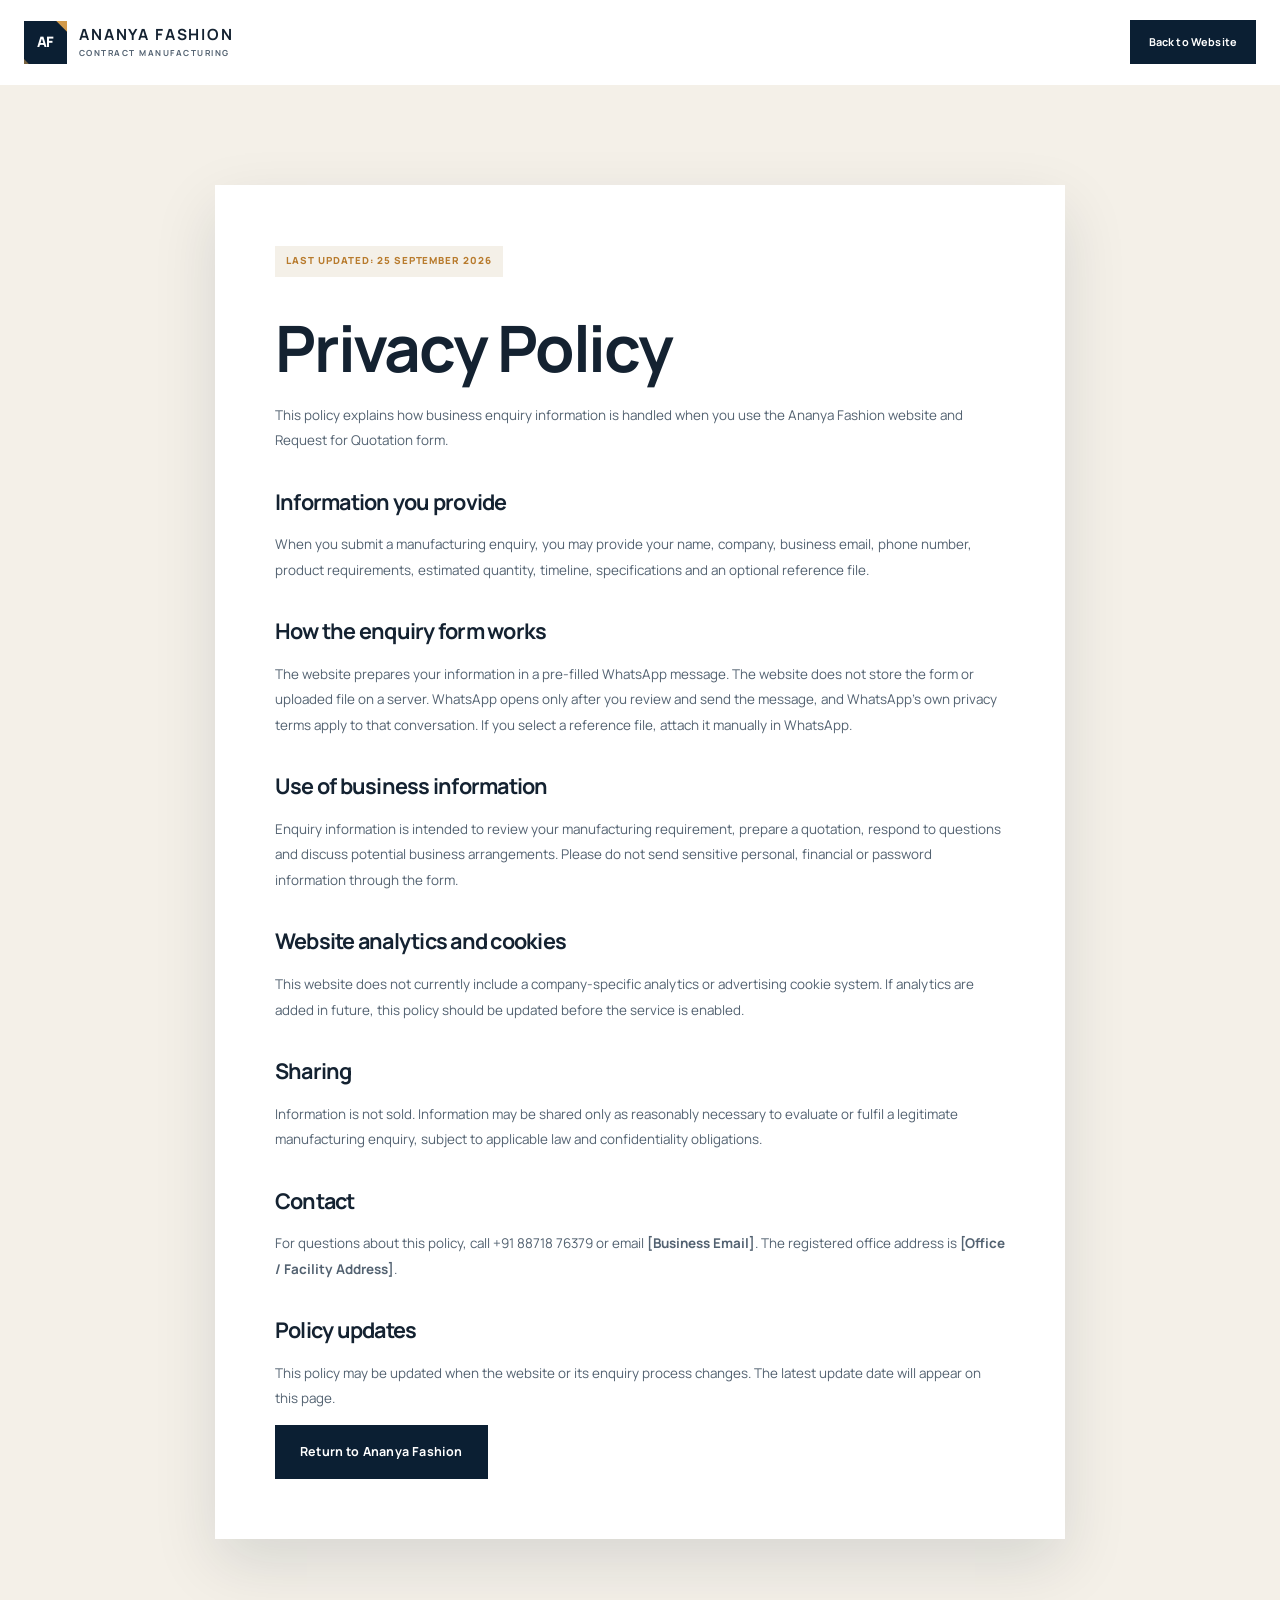
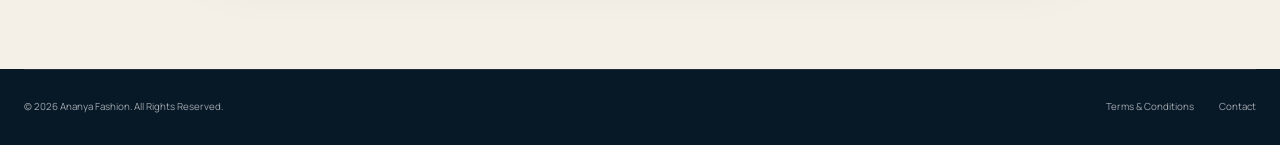
==== privacy.html @ 401911fc "Launch Ananya Fashion B2B manufacturing website" ====
<!doctype html>
<html lang="en">
<head>
  <meta charset="UTF-8">
  <meta name="viewport" content="width=device-width, initial-scale=1.0">
  <meta name="theme-color" content="#0b1f33">
  <meta name="description" content="Privacy information for the Ananya Fashion contract manufacturing website.">
  <title>Privacy Policy | Ananya Fashion</title>
  <script>document.documentElement.classList.add("js");</script>
  <link rel="preconnect" href="https://fonts.googleapis.com">
  <link rel="preconnect" href="https://fonts.gstatic.com" crossorigin>
  <link href="https://fonts.googleapis.com/css2?family=Manrope:wght@400;500;600;700;800&amp;display=swap" rel="stylesheet">
  <link rel="stylesheet" href="styles.css">
  <script src="script.js" defer></script>
</head>
<body>
  <header class="site-header">
    <div class="container header-inner">
      <a class="brand" href="index.html" aria-label="Ananya Fashion home"><span class="brand-mark" aria-hidden="true"><span>AF</span></span><span class="brand-copy"><strong>ANANYA FASHION</strong><small>CONTRACT MANUFACTURING</small></span></a>
      <a class="button button-small" href="index.html">Back to Website</a>
    </div>
  </header>
  <main>
    <section class="legal-page">
      <div class="container">
        <article class="reveal">
          <span class="legal-updated">Last updated: 25 September 2026</span>
          <h1>Privacy Policy</h1>
          <p>This policy explains how business enquiry information is handled when you use the Ananya Fashion website and Request for Quotation form.</p>
          <h2>Information you provide</h2>
          <p>When you submit a manufacturing enquiry, you may provide your name, company, business email, phone number, product requirements, estimated quantity, timeline, specifications and an optional reference file.</p>
          <h2>How the enquiry form works</h2>
          <p>The website prepares your information in a pre-filled WhatsApp message. The website does not store the form or uploaded file on a server. WhatsApp opens only after you review and send the message, and WhatsApp's own privacy terms apply to that conversation. If you select a reference file, attach it manually in WhatsApp.</p>
          <h2>Use of business information</h2>
          <p>Enquiry information is intended to review your manufacturing requirement, prepare a quotation, respond to questions and discuss potential business arrangements. Please do not send sensitive personal, financial or password information through the form.</p>
          <h2>Website analytics and cookies</h2>
          <p>This website does not currently include a company-specific analytics or advertising cookie system. If analytics are added in future, this policy should be updated before the service is enabled.</p>
          <h2>Sharing</h2>
          <p>Information is not sold. Information may be shared only as reasonably necessary to evaluate or fulfil a legitimate manufacturing enquiry, subject to applicable law and confidentiality obligations.</p>
          <h2>Contact</h2>
          <p>For questions about this policy, call <a href="tel:+918871876379">+91 88718 76379</a> or email <strong>[Business Email]</strong>. The registered office address is <strong>[Office / Facility Address]</strong>.</p>
          <h2>Policy updates</h2>
          <p>This policy may be updated when the website or its enquiry process changes. The latest update date will appear on this page.</p>
          <a class="button" href="index.html">Return to Ananya Fashion</a>
        </article>
      </div>
    </section>
  </main>
  <footer class="site-footer"><div class="container footer-bottom"><p>© <span data-year>2026</span> Ananya Fashion. All Rights Reserved.</p><div><a href="terms.html">Terms &amp; Conditions</a><a href="index.html#contact">Contact</a></div></div></footer>
</body>
</html>
---- styles.css ----
:root {
  --navy: #0b1f33;
  --navy-2: #102b45;
  --navy-3: #173b5b;
  --ink: #142231;
  --slate: #536271;
  --muted: #73808d;
  --cream: #f4f0e8;
  --cream-2: #ebe4d8;
  --sand: #d6c6ae;
  --gold: #d29a4a;
  --gold-dark: #b87b2d;
  --white: #ffffff;
  --line: #dfe3e5;
  --shadow: 0 24px 60px rgba(11, 31, 51, 0.12);
  --radius: 4px;
  --container: 1240px;
  --header-height: 84px;
  --font: "Manrope", "Helvetica Neue", Arial, sans-serif;
}

* {
  box-sizing: border-box;
}

html {
  scroll-behavior: smooth;
  scroll-padding-top: 100px;
}

body {
  margin: 0;
  color: var(--ink);
  background: var(--white);
  font-family: var(--font);
  font-size: 16px;
  line-height: 1.7;
  -webkit-font-smoothing: antialiased;
  overflow-x: hidden;
}

body.menu-open {
  overflow: hidden;
}

::selection {
  color: var(--white);
  background: var(--navy-3);
}

img {
  display: block;
  width: 100%;
  max-width: 100%;
}

a {
  color: inherit;
  text-decoration: none;
}

button,
input,
textarea,
select {
  font: inherit;
}

button,
a {
  -webkit-tap-highlight-color: transparent;
}

button {
  color: inherit;
}

h1,
h2,
h3,
p {
  margin-top: 0;
}

h1,
h2,
h3 {
  line-height: 1.14;
  letter-spacing: -0.035em;
}

h1 {
  font-size: clamp(3rem, 5.1vw, 5.35rem);
}

h2 {
  font-size: clamp(2.25rem, 3.7vw, 3.8rem);
}

h3 {
  font-size: 1.25rem;
}

.container {
  width: min(calc(100% - 48px), var(--container));
  margin-inline: auto;
}

.skip-link {
  position: fixed;
  top: 10px;
  left: 10px;
  z-index: 9999;
  padding: 10px 16px;
  color: var(--white);
  background: var(--navy);
  transform: translateY(-150%);
  transition: transform 0.2s ease;
}

.skip-link:focus {
  transform: translateY(0);
}

.svg-sprite {
  position: absolute;
  width: 0;
  height: 0;
  overflow: hidden;
}

svg {
  display: inline-block;
  width: 1.15em;
  height: 1.15em;
  fill: none;
  stroke: currentColor;
  stroke-width: 1.8;
  stroke-linecap: round;
  stroke-linejoin: round;
  vertical-align: -0.18em;
}

.topbar {
  color: rgba(255, 255, 255, 0.78);
  background: #071827;
  font-size: 0.72rem;
  letter-spacing: 0.06em;
}

.topbar-inner {
  display: flex;
  align-items: center;
  justify-content: space-between;
  min-height: 36px;
}

.topbar p {
  margin: 0;
  text-transform: uppercase;
}

.topbar a {
  display: inline-flex;
  align-items: center;
  gap: 7px;
  color: var(--white);
  font-weight: 600;
  transition: color 0.2s ease;
}

.topbar a:hover {
  color: var(--gold);
}

.topbar svg {
  font-size: 0.9rem;
}

.site-header {
  position: sticky;
  top: 0;
  z-index: 1000;
  background: rgba(255, 255, 255, 0.97);
  border-bottom: 1px solid transparent;
  transition: box-shadow 0.3s ease, border-color 0.3s ease;
  backdrop-filter: blur(16px);
}

.site-header.scrolled {
  border-bottom-color: #e7e9ea;
  box-shadow: 0 10px 30px rgba(11, 31, 51, 0.07);
}

.header-inner {
  display: flex;
  align-items: center;
  justify-content: space-between;
  min-height: var(--header-height);
  gap: 22px;
}

.brand {
  display: inline-flex;
  align-items: center;
  gap: 12px;
  flex: 0 0 auto;
}

.brand-mark {
  position: relative;
  display: grid;
  width: 43px;
  height: 43px;
  color: var(--white);
  background: var(--navy);
  place-items: center;
  overflow: hidden;
}

.brand-mark::before,
.brand-mark::after {
  position: absolute;
  content: "";
  background: var(--gold);
  transform: rotate(45deg);
}

.brand-mark::before {
  top: -10px;
  right: -10px;
  width: 18px;
  height: 18px;
}

.brand-mark::after {
  bottom: -11px;
  left: -8px;
  width: 14px;
  height: 14px;
  opacity: 0.55;
}

.brand-mark span {
  position: relative;
  z-index: 1;
  font-size: 0.9rem;
  font-weight: 800;
  letter-spacing: -0.05em;
}

.brand-copy {
  display: flex;
  flex-direction: column;
  line-height: 1;
}

.brand-copy strong {
  font-size: 0.96rem;
  letter-spacing: 0.12em;
}

.brand-copy small {
  margin-top: 6px;
  color: var(--slate);
  font-size: 0.52rem;
  font-weight: 700;
  letter-spacing: 0.18em;
}

.desktop-nav {
  display: flex;
  align-items: center;
  justify-content: center;
  gap: clamp(13px, 1.55vw, 25px);
  margin-left: auto;
}

.desktop-nav a {
  position: relative;
  padding: 30px 0;
  color: #364656;
  font-size: 0.72rem;
  font-weight: 700;
  white-space: nowrap;
  transition: color 0.2s ease;
}

.desktop-nav a::after {
  position: absolute;
  right: 0;
  bottom: 24px;
  left: 0;
  height: 1px;
  content: "";
  background: var(--gold);
  transform: scaleX(0);
  transform-origin: right;
  transition: transform 0.25s ease;
}

.desktop-nav a:hover,
.desktop-nav a.active {
  color: var(--navy);
}

.desktop-nav a:hover::after,
.desktop-nav a.active::after {
  transform: scaleX(1);
  transform-origin: left;
}

.button {
  display: inline-flex;
  align-items: center;
  justify-content: center;
  gap: 10px;
  min-height: 54px;
  padding: 0 24px;
  color: var(--white);
  background: var(--navy);
  border: 1px solid var(--navy);
  border-radius: 0;
  cursor: pointer;
  font-size: 0.78rem;
  font-weight: 700;
  letter-spacing: 0.015em;
  line-height: 1.2;
  text-align: center;
  transition: color 0.25s ease, background 0.25s ease, border-color 0.25s ease, transform 0.25s ease;
}

.button:hover {
  color: var(--navy);
  background: var(--gold);
  border-color: var(--gold);
  transform: translateY(-2px);
}

.button svg {
  font-size: 1.1rem;
  transition: transform 0.25s ease;
}

.button:hover svg {
  transform: translateX(4px);
}

.button-small {
  min-height: 44px;
  padding: 0 18px;
  font-size: 0.68rem;
}

.button-block {
  width: 100%;
}

.button-light {
  color: var(--navy);
  background: var(--white);
  border-color: var(--white);
}

.button-light:hover {
  color: var(--white);
  background: var(--gold);
  border-color: var(--gold);
}

.button-accent {
  color: var(--navy);
  background: var(--gold);
  border-color: var(--gold);
}

.button-accent:hover {
  color: var(--navy);
  background: var(--white);
  border-color: var(--white);
}

.button-outline {
  color: var(--navy);
  background: transparent;
  border-color: #afb8bf;
}

.button-outline:hover {
  color: var(--white);
  background: var(--navy);
  border-color: var(--navy);
}

.button-outline-light {
  color: var(--white);
  background: transparent;
  border-color: rgba(255, 255, 255, 0.4);
}

.button-outline-light:hover {
  color: var(--navy);
  background: var(--white);
  border-color: var(--white);
}

.text-link {
  display: inline-flex;
  align-items: center;
  gap: 9px;
  padding-bottom: 5px;
  color: var(--navy);
  border-bottom: 1px solid #aeb7bd;
  font-size: 0.8rem;
  font-weight: 800;
  transition: color 0.2s ease, border-color 0.2s ease;
}

.text-link span {
  color: var(--gold-dark);
  font-size: 1rem;
  transition: transform 0.2s ease;
}

.text-link:hover {
  color: var(--gold-dark);
  border-color: var(--gold-dark);
}

.text-link:hover span {
  transform: translate(2px, -2px);
}

.text-link-light {
  color: var(--white);
  border-color: rgba(255, 255, 255, 0.35);
}

.menu-toggle {
  display: none;
  width: 46px;
  height: 46px;
  padding: 0;
  color: var(--navy);
  background: transparent;
  border: 1px solid var(--line);
  cursor: pointer;
  place-items: center;
}

.menu-toggle svg {
  width: 23px;
  height: 23px;
}

.menu-toggle .close-icon {
  display: none;
}

.menu-toggle[aria-expanded="true"] .menu-icon {
  display: none;
}

.menu-toggle[aria-expanded="true"] .close-icon {
  display: block;
}

.mobile-panel {
  display: none;
}

.hero {
  position: relative;
  color: var(--white);
  background: var(--navy);
  overflow: hidden;
}

.hero::before {
  position: absolute;
  top: -28%;
  right: -12%;
  width: 62vw;
  height: 62vw;
  content: "";
  border: 1px solid rgba(255, 255, 255, 0.055);
  border-radius: 50%;
}

.hero::after {
  position: absolute;
  right: 8%;
  bottom: -30%;
  width: 42vw;
  height: 42vw;
  content: "";
  border: 1px solid rgba(210, 154, 74, 0.1);
  border-radius: 50%;
}

.hero-grid-overlay {
  position: absolute;
  inset: 0;
  opacity: 0.3;
  background-image: linear-gradient(rgba(255, 255, 255, 0.025) 1px, transparent 1px), linear-gradient(90deg, rgba(255, 255, 255, 0.025) 1px, transparent 1px);
  background-size: 70px 70px;
  mask-image: linear-gradient(to right, #000, transparent 72%);
}

.hero-layout {
  position: relative;
  z-index: 2;
  display: grid;
  grid-template-columns: minmax(0, 1.02fr) minmax(440px, 0.98fr);
  align-items: center;
  gap: clamp(48px, 6vw, 92px);
  min-height: 690px;
  padding-block: 70px 82px;
}

.hero-copy {
  max-width: 720px;
}

.eyebrow {
  display: flex;
  align-items: center;
  gap: 12px;
  margin-bottom: 21px;
  color: var(--gold-dark);
  font-size: 0.69rem;
  font-weight: 800;
  letter-spacing: 0.17em;
  text-transform: uppercase;
}

.eyebrow span {
  display: inline-block;
  width: 32px;
  height: 1px;
  background: currentColor;
}

.eyebrow-light {
  color: var(--gold);
}

.hero h1 {
  max-width: 760px;
  margin-bottom: 27px;
  font-size: clamp(3.15rem, 5vw, 5.15rem);
  letter-spacing: -0.055em;
}

.hero h1 em {
  display: block;
  color: var(--gold);
  font-style: normal;
}

.hero-text {
  max-width: 675px;
  margin-bottom: 34px;
  color: rgba(255, 255, 255, 0.72);
  font-size: 1.02rem;
  line-height: 1.85;
}

.hero-actions {
  display: flex;
  align-items: center;
  flex-wrap: wrap;
  gap: 24px;
}

.hero .button {
  color: var(--navy);
  background: var(--gold);
  border-color: var(--gold);
}

.hero .button:hover {
  color: var(--white);
  background: transparent;
  border-color: var(--white);
}

.hero .text-link {
  color: var(--white);
  border-color: rgba(255, 255, 255, 0.35);
}

.trust-list {
  display: flex;
  flex-wrap: wrap;
  gap: 13px 22px;
  margin: 37px 0 0;
  padding: 0;
  list-style: none;
}

.trust-list li {
  display: flex;
  align-items: center;
  gap: 7px;
  color: rgba(255, 255, 255, 0.76);
  font-size: 0.72rem;
  font-weight: 600;
}

.trust-list svg {
  color: var(--gold);
  font-size: 0.9rem;
}

.hero-visual {
  position: relative;
  min-height: 560px;
}

.hero-image-wrap {
  position: absolute;
  top: 0;
  right: 0;
  width: 89%;
  height: 510px;
  overflow: hidden;
  box-shadow: 0 30px 70px rgba(0, 0, 0, 0.28);
}

.hero-image-wrap::after {
  position: absolute;
  top: 0;
  right: 0;
  width: 5px;
  height: 100%;
  content: "";
  background: var(--gold);
}

.hero-image-wrap img {
  height: 100%;
  object-fit: cover;
  object-position: center;
  transition: transform 1s ease;
}

.hero-image-wrap:hover img {
  transform: scale(1.035);
}

.image-shade {
  position: absolute;
  inset: 0;
  background: linear-gradient(to top, rgba(5, 17, 28, 0.7), transparent 50%);
}

.hero-visual-label {
  position: absolute;
  right: 26px;
  bottom: 24px;
  left: 26px;
  display: flex;
  align-items: center;
  gap: 13px;
  padding: 15px 18px;
  background: rgba(8, 27, 43, 0.82);
  border: 1px solid rgba(255, 255, 255, 0.14);
  backdrop-filter: blur(12px);
}

.pulse-dot {
  position: relative;
  display: block;
  width: 9px;
  height: 9px;
  background: var(--gold);
  border-radius: 50%;
}

.pulse-dot::after {
  position: absolute;
  inset: -5px;
  content: "";
  border: 1px solid var(--gold);
  border-radius: 50%;
  animation: pulse 2s infinite;
}

@keyframes pulse {
  0%, 100% { opacity: 0.2; transform: scale(0.7); }
  50% { opacity: 0.8; transform: scale(1); }
}

.hero-visual-label div,
.hero-material-card div {
  display: flex;
  flex-direction: column;
}

.hero-visual-label small,
.hero-material-card small {
  margin-bottom: 3px;
  color: rgba(255, 255, 255, 0.58);
  font-size: 0.6rem;
  font-weight: 700;
  letter-spacing: 0.12em;
  text-transform: uppercase;
}

.hero-visual-label strong,
.hero-material-card strong {
  font-size: 0.82rem;
}

.hero-material-card {
  position: absolute;
  bottom: 0;
  left: 0;
  z-index: 2;
  width: 220px;
  padding: 10px;
  color: var(--white);
  background: #0b2237;
  box-shadow: var(--shadow);
}

.hero-material-card img {
  height: 165px;
  margin-bottom: 11px;
  object-fit: cover;
}

.hero-bottom {
  position: relative;
  z-index: 3;
  display: flex;
  align-items: center;
  justify-content: space-between;
  min-height: 92px;
  border-top: 1px solid rgba(255, 255, 255, 0.12);
}

.hero-bottom p {
  max-width: 720px;
  margin: 0;
  color: rgba(255, 255, 255, 0.53);
  font-size: 0.75rem;
}

.hero-bottom a {
  display: inline-flex;
  align-items: center;
  gap: 9px;
  color: rgba(255, 255, 255, 0.8);
  font-size: 0.73rem;
  font-weight: 700;
}

.hero-bottom a:hover {
  color: var(--gold);
}

.category-ribbon {
  color: var(--navy);
  background: var(--gold);
}

.category-ribbon-inner {
  display: flex;
  align-items: center;
  justify-content: space-between;
  min-height: 58px;
  gap: 16px;
  font-size: 0.66rem;
  font-weight: 800;
  letter-spacing: 0.12em;
  text-transform: uppercase;
}

.category-ribbon i {
  display: block;
  width: 4px;
  height: 4px;
  background: var(--navy);
  border-radius: 50%;
  opacity: 0.55;
}

.section {
  padding-block: clamp(90px, 10vw, 145px);
}

.section-heading {
  margin-bottom: clamp(50px, 6vw, 80px);
}

.section-heading h2 {
  max-width: 780px;
  margin-bottom: 0;
}

.section-heading > p,
.split-heading > p {
  color: var(--slate);
}

.split-heading {
  display: grid;
  grid-template-columns: minmax(0, 1.15fr) minmax(300px, 0.65fr);
  align-items: end;
  gap: clamp(50px, 8vw, 120px);
}

.value-section {
  background: var(--cream);
}

.feature-grid {
  display: grid;
  grid-template-columns: repeat(4, minmax(0, 1fr));
  border-top: 1px solid #cfc8bb;
  border-bottom: 1px solid #cfc8bb;
}

.feature-card {
  position: relative;
  min-height: 310px;
  padding: 38px 28px 32px;
  border-right: 1px solid #cfc8bb;
  transition: color 0.3s ease, background 0.3s ease, transform 0.3s ease;
}

.feature-card:first-child {
  border-left: 1px solid #cfc8bb;
}

.feature-card:hover {
  color: var(--white);
  background: var(--navy);
  transform: translateY(-5px);
}

.feature-icon {
  display: grid;
  width: 50px;
  height: 50px;
  margin-bottom: 54px;
  color: var(--gold-dark);
  background: var(--white);
  border: 1px solid #ded8cd;
  place-items: center;
}

.feature-icon svg {
  width: 23px;
  height: 23px;
}

.feature-card:hover .feature-icon {
  color: var(--navy);
  background: var(--gold);
  border-color: var(--gold);
}

.card-index,
.pricing-number {
  position: absolute;
  top: 35px;
  right: 25px;
  color: #a89f91;
  font-size: 0.65rem;
  font-weight: 800;
  letter-spacing: 0.14em;
}

.feature-card:hover .card-index {
  color: var(--gold);
}

.feature-card h3 {
  margin-bottom: 14px;
  font-size: 1.16rem;
}

.feature-card p {
  margin: 0;
  color: var(--slate);
  font-size: 0.82rem;
  line-height: 1.8;
}

.feature-card:hover p {
  color: rgba(255, 255, 255, 0.65);
}

.section-dark {
  color: var(--white);
  background: var(--navy);
}

.contract-section {
  position: relative;
  overflow: hidden;
}

.contract-section::before {
  position: absolute;
  top: -300px;
  right: -300px;
  width: 700px;
  height: 700px;
  content: "";
  border: 1px solid rgba(255, 255, 255, 0.05);
  border-radius: 50%;
}

.contract-heading {
  position: relative;
  display: grid;
  grid-template-columns: minmax(0, 1fr) minmax(300px, 0.78fr);
  align-items: end;
  gap: clamp(60px, 10vw, 150px);
}

.contract-heading h2 {
  margin: 0;
}

.contract-heading > div:last-child > p {
  margin-bottom: 28px;
  color: rgba(255, 255, 255, 0.64);
  font-size: 0.88rem;
  line-height: 1.9;
}

.process-grid {
  position: relative;
  display: grid;
  grid-template-columns: repeat(4, minmax(0, 1fr));
  border-top: 1px solid rgba(255, 255, 255, 0.14);
  border-left: 1px solid rgba(255, 255, 255, 0.14);
}

.process-card {
  position: relative;
  min-height: 245px;
  padding: 35px 28px;
  border-right: 1px solid rgba(255, 255, 255, 0.14);
  border-bottom: 1px solid rgba(255, 255, 255, 0.14);
  transition: background 0.3s ease;
}

.process-card:hover {
  background: rgba(255, 255, 255, 0.04);
}

.process-card::after {
  position: absolute;
  top: 0;
  right: 0;
  left: 0;
  height: 2px;
  content: "";
  background: var(--gold);
  transform: scaleX(0);
  transform-origin: left;
  transition: transform 0.3s ease;
}

.process-card:hover::after {
  transform: scaleX(1);
}

.process-card > span {
  display: inline-flex;
  align-items: center;
  justify-content: center;
  width: 38px;
  height: 38px;
  margin-bottom: 35px;
  color: var(--gold);
  border: 1px solid rgba(210, 154, 74, 0.55);
  border-radius: 50%;
  font-size: 0.64rem;
  font-weight: 800;
}

.process-card h3 {
  margin-bottom: 13px;
  font-size: 1.02rem;
}

.process-card p {
  margin: 0;
  color: rgba(255, 255, 255, 0.52);
  font-size: 0.75rem;
  line-height: 1.8;
}

.contract-note {
  position: relative;
  display: grid;
  grid-template-columns: auto 1fr auto;
  align-items: center;
  gap: 24px;
  margin-top: 55px;
  padding: 30px 34px;
  background: var(--navy-2);
  border: 1px solid rgba(255, 255, 255, 0.12);
}

.contract-note-icon {
  display: grid;
  width: 52px;
  height: 52px;
  color: var(--gold);
  border: 1px solid rgba(210, 154, 74, 0.45);
  place-items: center;
}

.contract-note p {
  max-width: 700px;
  margin: 0;
  color: rgba(255, 255, 255, 0.62);
  font-size: 0.8rem;
}

.contract-note p strong {
  display: block;
  margin-bottom: 4px;
  color: var(--white);
}

.pricing-section {
  background: var(--white);
}

.pricing-layout {
  display: grid;
  grid-template-columns: minmax(300px, 0.72fr) minmax(0, 1.28fr);
  align-items: start;
  gap: clamp(60px, 8vw, 115px);
}

.pricing-intro {
  position: sticky;
  top: 125px;
}

.pricing-intro h2 {
  margin-bottom: 25px;
}

.pricing-intro > p {
  color: var(--slate);
  font-size: 0.9rem;
  line-height: 1.9;
}

.pricing-note {
  display: flex;
  align-items: flex-start;
  gap: 14px;
  margin: 32px 0;
  padding: 18px;
  background: var(--cream);
  border-left: 2px solid var(--gold);
}

.pricing-note > svg {
  flex: 0 0 auto;
  margin-top: 2px;
  color: var(--gold-dark);
  font-size: 1.35rem;
}

.pricing-note span {
  color: var(--slate);
  font-size: 0.72rem;
}

.pricing-note strong {
  display: block;
  margin-bottom: 2px;
  color: var(--ink);
  font-size: 0.8rem;
}

.pricing-cards {
  display: grid;
  gap: 15px;
}

.pricing-card {
  position: relative;
  min-height: 210px;
  padding: 34px 120px 32px 38px;
  background: var(--cream);
  border: 1px solid transparent;
  transition: background 0.3s ease, color 0.3s ease, transform 0.3s ease;
}

.pricing-card:hover {
  background: var(--navy);
  color: var(--white);
  transform: translateX(-7px);
}

.pricing-card-featured {
  background: #e9e0d1;
  border-color: #d9c9b1;
}

.pricing-card h3 {
  margin: 22px 0 12px;
}

.pricing-card p {
  max-width: 560px;
  margin-bottom: 20px;
  color: var(--slate);
  font-size: 0.8rem;
}

.pricing-card a {
  display: inline-flex;
  align-items: center;
  gap: 8px;
  color: var(--navy);
  font-size: 0.72rem;
  font-weight: 800;
}

.pricing-card:hover p,
.pricing-card:hover a {
  color: rgba(255, 255, 255, 0.75);
}

.pricing-card .pricing-number {
  top: 35px;
  right: 34px;
}

.pricing-label {
  position: absolute;
  top: 0;
  right: 0;
  padding: 7px 13px;
  color: var(--white);
  background: var(--gold-dark);
  font-size: 0.57rem;
  font-weight: 800;
  letter-spacing: 0.1em;
  text-transform: uppercase;
}

.products-section {
  background: var(--cream);
}

.product-toolbar {
  display: flex;
  flex-wrap: wrap;
  gap: 8px;
  margin: -25px 0 42px;
}

.filter-button {
  min-height: 40px;
  padding: 0 16px;
  color: var(--slate);
  background: transparent;
  border: 1px solid #cfc8bb;
  cursor: pointer;
  font-size: 0.68rem;
  font-weight: 700;
  transition: color 0.2s ease, background 0.2s ease, border-color 0.2s ease;
}

.filter-button:hover,
.filter-button.active {
  color: var(--white);
  background: var(--navy);
  border-color: var(--navy);
}

.product-grid {
  display: grid;
  grid-template-columns: repeat(4, minmax(0, 1fr));
  gap: 20px;
}

.product-card {
  min-width: 0;
  background: var(--white);
  border: 1px solid #e2ddd3;
  transition: transform 0.3s ease, box-shadow 0.3s ease, border-color 0.3s ease;
}

.product-card:hover {
  border-color: #d0c2af;
  box-shadow: var(--shadow);
  transform: translateY(-7px);
}

.product-card.is-hidden {
  display: none;
}

.product-image {
  position: relative;
  aspect-ratio: 4 / 3.15;
  overflow: hidden;
  background: #e9e5dd;
}

.product-image img {
  height: 100%;
  object-fit: cover;
  transition: transform 0.65s ease;
}

.product-card:hover .product-image img {
  transform: scale(1.045);
}

.product-tag {
  position: absolute;
  top: 15px;
  left: 15px;
  padding: 6px 9px;
  color: var(--white);
  background: rgba(11, 31, 51, 0.9);
  font-size: 0.55rem;
  font-weight: 800;
  letter-spacing: 0.1em;
  text-transform: uppercase;
  backdrop-filter: blur(7px);
}

.product-body {
  padding: 24px 23px 22px;
}

.product-body h3 {
  margin-bottom: 9px;
  font-size: 1.08rem;
}

.product-body p {
  min-height: 66px;
  margin-bottom: 21px;
  color: var(--slate);
  font-size: 0.74rem;
  line-height: 1.75;
}

.product-actions {
  display: grid;
  grid-template-columns: 1fr 1fr;
  border-top: 1px solid #e5e5e5;
}

.product-actions a,
.product-actions button {
  display: flex;
  align-items: center;
  justify-content: space-between;
  min-height: 47px;
  padding: 0;
  background: transparent;
  border: 0;
  cursor: pointer;
  font-size: 0.65rem;
  font-weight: 800;
}

.product-actions a {
  color: var(--navy);
}

.product-actions button {
  justify-content: center;
  color: var(--white);
  background: var(--navy);
  transition: background 0.2s ease;
}

.product-actions button:hover {
  background: var(--gold-dark);
}

.product-actions span {
  margin-right: auto;
}

.product-actions a > span:last-child {
  margin-right: 0;
  margin-left: 8px;
  color: var(--gold-dark);
}

.products-cta {
  display: flex;
  align-items: center;
  justify-content: space-between;
  gap: 30px;
  margin-top: 55px;
  padding: 32px 36px;
  background: #e9e0d1;
  border-left: 3px solid var(--gold);
}

.products-cta p {
  margin-bottom: 4px;
  color: var(--gold-dark);
  font-size: 0.65rem;
  font-weight: 800;
  letter-spacing: 0.1em;
  text-transform: uppercase;
}

.products-cta h3 {
  margin: 0;
}

.noscript-message {
  padding: 20px;
  background: var(--white);
}

.capabilities-section {
  background: var(--white);
}

.capabilities-layout {
  display: grid;
  grid-template-columns: minmax(0, 0.95fr) minmax(400px, 1.05fr);
  align-items: center;
  gap: clamp(60px, 8vw, 115px);
}

.capabilities-visual {
  position: relative;
  min-height: 650px;
}

.capabilities-visual::before {
  position: absolute;
  top: -22px;
  right: -22px;
  bottom: 45px;
  left: 22px;
  content: "";
  border: 1px solid #d7c4a9;
}

.capabilities-visual > img {
  position: absolute;
  inset: 0 0 45px 0;
  width: 100%;
  height: calc(100% - 45px);
  object-fit: cover;
  filter: saturate(0.8) contrast(1.04);
}

.capabilities-badge {
  position: absolute;
  right: -36px;
  bottom: 0;
  display: flex;
  align-items: center;
  gap: 16px;
  width: 330px;
  padding: 23px 25px;
  color: var(--white);
  background: var(--navy);
  box-shadow: var(--shadow);
}

.capabilities-badge > svg {
  flex: 0 0 auto;
  color: var(--gold);
  font-size: 2rem;
}

.capabilities-badge div {
  display: flex;
  flex-direction: column;
}

.capabilities-badge small {
  color: rgba(255, 255, 255, 0.52);
  font-size: 0.58rem;
  font-weight: 700;
  letter-spacing: 0.11em;
  text-transform: uppercase;
}

.capabilities-badge strong {
  font-size: 0.78rem;
}

.capabilities-content h2 {
  margin-bottom: 24px;
}

.capabilities-content > p:not(.eyebrow) {
  color: var(--slate);
  font-size: 0.88rem;
  line-height: 1.9;
}

.capability-list {
  display: grid;
  grid-template-columns: repeat(2, minmax(0, 1fr));
  margin: 36px 0;
  border-top: 1px solid var(--line);
  border-left: 1px solid var(--line);
}

.capability-list div {
  display: flex;
  align-items: center;
  gap: 12px;
  min-height: 62px;
  padding: 12px 16px;
  border-right: 1px solid var(--line);
  border-bottom: 1px solid var(--line);
  font-size: 0.75rem;
  font-weight: 700;
}

.capability-list svg {
  color: var(--gold-dark);
  font-size: 1.15rem;
}

.fact-strip {
  display: grid;
  grid-template-columns: repeat(3, minmax(0, 1fr));
  margin-top: 95px;
  border-top: 1px solid var(--line);
  border-bottom: 1px solid var(--line);
}

.fact-strip > div {
  padding: 28px 35px;
  border-right: 1px solid var(--line);
}

.fact-strip > div:first-child {
  padding-left: 0;
}

.fact-strip > div:last-child {
  border-right: 0;
}

.fact-strip small,
.fact-strip strong {
  display: block;
}

.fact-strip small {
  margin-bottom: 6px;
  color: var(--muted);
  font-size: 0.62rem;
  font-weight: 700;
  letter-spacing: 0.1em;
  text-transform: uppercase;
}

.fact-strip strong {
  font-size: 0.78rem;
}

.why-section {
  color: var(--white);
  background: var(--navy-2);
}

.why-layout {
  display: grid;
  grid-template-columns: minmax(300px, 0.68fr) minmax(0, 1.32fr);
  gap: clamp(65px, 9vw, 130px);
}

.why-heading {
  position: sticky;
  top: 130px;
  align-self: start;
}

.why-heading h2 {
  margin-bottom: 23px;
}

.why-heading > p:not(.eyebrow) {
  margin-bottom: 31px;
  color: rgba(255, 255, 255, 0.6);
  font-size: 0.86rem;
  line-height: 1.9;
}

.why-list {
  display: grid;
  grid-template-columns: repeat(2, minmax(0, 1fr));
  border-top: 1px solid rgba(255, 255, 255, 0.14);
  border-left: 1px solid rgba(255, 255, 255, 0.14);
}

.why-item {
  position: relative;
  min-height: 210px;
  padding: 30px 30px 28px;
  border-right: 1px solid rgba(255, 255, 255, 0.14);
  border-bottom: 1px solid rgba(255, 255, 255, 0.14);
  transition: background 0.3s ease;
}

.why-item:hover {
  background: rgba(255, 255, 255, 0.04);
}

.why-item > span {
  color: var(--gold);
  font-size: 0.63rem;
  font-weight: 800;
  letter-spacing: 0.12em;
}

.why-item h3 {
  margin: 40px 0 11px;
  font-size: 1rem;
}

.why-item p {
  margin: 0;
  color: rgba(255, 255, 255, 0.5);
  font-size: 0.73rem;
  line-height: 1.75;
}

.industries-section {
  background: var(--cream);
}

.industry-grid {
  display: grid;
  grid-template-columns: repeat(5, minmax(0, 1fr));
  border-top: 1px solid #d0c7b9;
  border-left: 1px solid #d0c7b9;
}

.industry-grid span {
  display: flex;
  align-items: center;
  justify-content: center;
  min-height: 128px;
  padding: 22px;
  border-right: 1px solid #d0c7b9;
  border-bottom: 1px solid #d0c7b9;
  color: var(--navy);
  font-size: 0.78rem;
  font-weight: 700;
  text-align: center;
  transition: color 0.25s ease, background 0.25s ease;
}

.industry-grid span:hover {
  color: var(--white);
  background: var(--navy);
}

.industry-note {
  margin: 30px 0 0;
  color: var(--slate);
  font-size: 0.78rem;
  text-align: center;
}

.industry-note a {
  color: var(--navy);
  border-bottom: 1px solid var(--gold-dark);
  font-weight: 800;
}

.quality-section {
  background: var(--white);
}

.quality-layout {
  display: grid;
  grid-template-columns: minmax(360px, 0.8fr) minmax(0, 1.2fr);
  align-items: center;
  gap: clamp(60px, 9vw, 130px);
}

.quality-copy h2 {
  margin-bottom: 25px;
}

.quality-copy > p:not(.eyebrow) {
  color: var(--slate);
  font-size: 0.87rem;
  line-height: 1.9;
}

.quality-promise {
  display: flex;
  align-items: flex-start;
  gap: 14px;
  margin: 31px 0;
  padding: 19px 21px;
  background: var(--cream);
}

.quality-promise > svg {
  flex: 0 0 auto;
  color: var(--gold-dark);
  font-size: 1.45rem;
}

.quality-promise p {
  margin: 0;
  color: var(--slate);
  font-size: 0.72rem;
}

.quality-promise strong {
  display: block;
  margin-bottom: 3px;
  color: var(--ink);
  font-size: 0.78rem;
}

.quality-visual {
  position: relative;
  min-height: 555px;
}

.quality-visual::before {
  position: absolute;
  top: -22px;
  right: 22px;
  bottom: 22px;
  left: -22px;
  content: "";
  background: var(--cream);
}

.quality-visual img {
  position: absolute;
  inset: 0;
  width: 100%;
  height: 100%;
  object-fit: cover;
}

.quality-image-label {
  position: absolute;
  right: 0;
  bottom: 0;
  width: 300px;
  padding: 23px 27px;
  color: var(--white);
  background: var(--navy);
}

.quality-image-label span {
  display: block;
  margin-bottom: 5px;
  color: var(--gold);
  font-size: 0.58rem;
  font-weight: 800;
  letter-spacing: 0.11em;
  text-transform: uppercase;
}

.quality-image-label strong {
  font-size: 0.8rem;
}

.quality-workflow {
  display: grid;
  grid-template-columns: 1fr auto 1fr auto 1fr auto 1fr auto 1fr;
  align-items: center;
  gap: 15px;
  margin-top: 90px;
  padding-top: 55px;
  border-top: 1px solid var(--line);
}

.quality-workflow > i {
  color: var(--gold-dark);
  font-style: normal;
}

.quality-step {
  display: flex;
  align-items: flex-start;
  gap: 12px;
}

.quality-step > span {
  display: grid;
  flex: 0 0 auto;
  width: 33px;
  height: 33px;
  color: var(--gold-dark);
  border: 1px solid #d6c6ae;
  border-radius: 50%;
  place-items: center;
  font-size: 0.57rem;
  font-weight: 800;
}

.quality-step small {
  display: block;
  margin-bottom: 5px;
  color: var(--muted);
  font-size: 0.55rem;
  font-weight: 700;
  letter-spacing: 0.09em;
  text-transform: uppercase;
}

.quality-step h3 {
  margin: 0;
  font-size: 0.76rem;
  line-height: 1.4;
}

.about-section {
  background: var(--cream);
}

.about-layout {
  display: grid;
  grid-template-columns: minmax(0, 0.88fr) minmax(400px, 1.12fr);
  align-items: center;
  gap: clamp(65px, 9vw, 135px);
}

.about-visual {
  position: relative;
  min-height: 640px;
}

.about-visual::after {
  position: absolute;
  top: 20px;
  right: -20px;
  width: 45%;
  height: 55%;
  content: "";
  border-top: 1px solid var(--gold-dark);
  border-right: 1px solid var(--gold-dark);
}

.about-visual img {
  width: 100%;
  height: 560px;
  object-fit: cover;
  filter: saturate(0.8);
}

.about-owner-card {
  position: absolute;
  right: -30px;
  bottom: 0;
  display: flex;
  flex-direction: column;
  width: 300px;
  padding: 27px 30px;
  color: var(--white);
  background: var(--navy);
  box-shadow: var(--shadow);
}

.about-owner-card span {
  margin-bottom: 18px;
  color: var(--gold);
  font-size: 0.58rem;
  font-weight: 800;
  letter-spacing: 0.12em;
  text-transform: uppercase;
}

.about-owner-card strong {
  font-size: 1.05rem;
}

.about-owner-card small {
  margin-top: 3px;
  color: rgba(255, 255, 255, 0.55);
  font-size: 0.68rem;
}

.about-copy h2 {
  margin-bottom: 25px;
}

.about-copy > p:not(.eyebrow) {
  color: var(--slate);
  font-size: 0.85rem;
  line-height: 1.9;
}

.about-copy .about-lead {
  color: var(--ink);
  font-size: 1rem;
  font-weight: 500;
}

.about-pillars {
  display: grid;
  gap: 0;
  margin: 33px 0;
  border-top: 1px solid #d5cbbd;
}

.about-pillars > div {
  display: grid;
  grid-template-columns: 170px 1fr;
  gap: 20px;
  padding: 19px 0;
  border-bottom: 1px solid #d5cbbd;
}

.about-pillars strong {
  font-size: 0.76rem;
}

.about-pillars span {
  color: var(--slate);
  font-size: 0.72rem;
}

.business-process-section {
  background: var(--white);
}

.centered-heading {
  max-width: 760px;
  margin-right: auto;
  margin-left: auto;
  text-align: center;
}

.centered-heading .eyebrow {
  justify-content: center;
}

.centered-heading > p:last-child {
  max-width: 650px;
  margin: 22px auto 0;
}

.business-timeline {
  position: relative;
  display: grid;
  grid-template-columns: repeat(7, minmax(0, 1fr));
  gap: 10px;
  padding-top: 48px;
}

.timeline-line {
  position: absolute;
  top: 64px;
  right: 7.14%;
  left: 7.14%;
  height: 1px;
  background: #d9bd92;
}

.business-timeline article {
  position: relative;
  text-align: center;
}

.business-timeline article > span {
  position: relative;
  z-index: 1;
  display: grid;
  width: 34px;
  height: 34px;
  margin: 0 auto 28px;
  color: var(--white);
  background: var(--navy);
  border: 5px solid var(--white);
  border-radius: 50%;
  box-shadow: 0 0 0 1px #d9bd92;
  place-items: center;
  font-size: 0.51rem;
  font-weight: 800;
}

.business-timeline h3 {
  margin-bottom: 8px;
  font-size: 0.78rem;
}

.business-timeline p {
  margin: 0;
  color: var(--muted);
  font-size: 0.62rem;
  line-height: 1.6;
}

.closing-cta {
  position: relative;
  color: var(--white);
  background: var(--navy);
  overflow: hidden;
}

.closing-cta::after {
  position: absolute;
  top: -220px;
  right: -120px;
  width: 600px;
  height: 600px;
  content: "";
  border: 1px solid rgba(255, 255, 255, 0.06);
  border-radius: 50%;
}

.closing-cta-image {
  position: absolute;
  inset: 0;
  background: linear-gradient(90deg, rgba(7, 24, 39, 0.97) 0%, rgba(7, 24, 39, 0.9) 55%, rgba(7, 24, 39, 0.56) 100%), url("public/images/production-line.jpg") center 44% / cover no-repeat;
  filter: saturate(0.7);
}

.closing-cta-content {
  position: relative;
  z-index: 2;
  display: flex;
  align-items: flex-start;
  flex-direction: column;
  min-height: 580px;
  padding-block: 90px;
}

.closing-cta-content h2 {
  max-width: 820px;
  margin-bottom: 25px;
}

.closing-cta-content > p:not(.eyebrow) {
  max-width: 760px;
  margin-bottom: 34px;
  color: rgba(255, 255, 255, 0.68);
  font-size: 0.92rem;
  line-height: 1.9;
}

.contact-section {
  background: var(--cream);
}

.contact-layout {
  display: grid;
  grid-template-columns: minmax(300px, 0.7fr) minmax(0, 1.3fr);
  align-items: start;
  gap: clamp(60px, 8vw, 115px);
}

.contact-intro {
  position: sticky;
  top: 125px;
}

.contact-intro h2 {
  margin-bottom: 25px;
}

.contact-intro > p:not(.eyebrow) {
  color: var(--slate);
  font-size: 0.85rem;
  line-height: 1.9;
}

.contact-details {
  display: grid;
  gap: 0;
  margin: 35px 0 26px;
  border-top: 1px solid #d5cbbd;
}

.contact-details > a,
.contact-details > div {
  display: grid;
  grid-template-columns: 44px 1fr;
  align-items: center;
  gap: 13px;
  min-height: 76px;
  border-bottom: 1px solid #d5cbbd;
}

.contact-details > a > span,
.contact-details > div > span {
  display: grid;
  width: 37px;
  height: 37px;
  color: var(--gold-dark);
  background: var(--white);
  border: 1px solid #ded8ce;
  place-items: center;
}

.contact-details div div {
  display: flex;
  flex-direction: column;
}

.contact-details small {
  color: var(--muted);
  font-size: 0.57rem;
  font-weight: 700;
  letter-spacing: 0.1em;
  text-transform: uppercase;
}

.contact-details strong {
  font-size: 0.75rem;
}

.contact-assurance {
  display: flex;
  align-items: flex-start;
  gap: 14px;
  padding: 18px;
  background: #e8e0d3;
  border-left: 2px solid var(--gold);
}

.contact-assurance > svg {
  flex: 0 0 auto;
  color: var(--gold-dark);
  font-size: 1.3rem;
}

.contact-assurance p {
  margin: 0;
  color: var(--slate);
  font-size: 0.69rem;
}

.contact-assurance strong {
  display: block;
  margin-bottom: 3px;
  color: var(--ink);
  font-size: 0.75rem;
}

.rfq-form {
  padding: clamp(28px, 4vw, 48px);
  background: var(--white);
  box-shadow: 0 24px 80px rgba(46, 37, 25, 0.1);
}

.form-heading {
  display: flex;
  align-items: center;
  justify-content: space-between;
  margin-bottom: 35px;
  padding-bottom: 25px;
  border-bottom: 1px solid var(--line);
}

.form-heading small {
  display: block;
  margin-bottom: 3px;
  color: var(--gold-dark);
  font-size: 0.57rem;
  font-weight: 800;
  letter-spacing: 0.12em;
  text-transform: uppercase;
}

.form-heading h3 {
  margin: 0;
  font-size: 1.65rem;
}

.form-heading > span {
  display: grid;
  width: 48px;
  height: 48px;
  color: var(--white);
  background: var(--navy);
  place-items: center;
  font-size: 0.65rem;
  font-weight: 800;
  letter-spacing: 0.08em;
}

.form-grid {
  display: grid;
  grid-template-columns: repeat(2, minmax(0, 1fr));
  gap: 23px 20px;
}

.form-grid label {
  display: flex;
  flex-direction: column;
  color: #334353;
  font-size: 0.68rem;
  font-weight: 700;
}

.form-grid label > span {
  color: var(--gold-dark);
}

.form-grid input,
.form-grid select,
.form-grid textarea {
  width: 100%;
  margin-top: 8px;
  color: var(--ink);
  background: #fbfbf9;
  border: 1px solid #d7dcdf;
  border-radius: 0;
  outline: 0;
  font-size: 0.76rem;
  font-weight: 500;
  transition: border-color 0.2s ease, box-shadow 0.2s ease, background 0.2s ease;
}

.form-grid input,
.form-grid select {
  height: 50px;
  padding: 0 14px;
}

.form-grid textarea {
  min-height: 110px;
  padding: 13px 14px;
  resize: vertical;
}

.form-grid select {
  appearance: none;
  background-image: linear-gradient(45deg, transparent 50%, #536271 50%), linear-gradient(135deg, #536271 50%, transparent 50%);
  background-position: calc(100% - 18px) 21px, calc(100% - 13px) 21px;
  background-size: 5px 5px, 5px 5px;
  background-repeat: no-repeat;
}

.form-grid input:focus,
.form-grid select:focus,
.form-grid textarea:focus {
  background: var(--white);
  border-color: var(--gold-dark);
  box-shadow: 0 0 0 3px rgba(210, 154, 74, 0.12);
}

.form-grid input::placeholder,
.form-grid textarea::placeholder {
  color: #9aa3aa;
}

.full-field {
  grid-column: 1 / -1;
}

.file-field {
  position: relative;
  display: block !important;
  padding: 22px;
  background: var(--cream);
  border: 1px dashed #bdaf9a;
  cursor: pointer;
  text-align: center;
}

.file-field:focus-within {
  outline: 2px solid var(--gold-dark);
  outline-offset: 3px;
  background: #f8f3e9;
}

.file-field > span {
  display: flex !important;
  align-items: center;
  flex-direction: column;
  color: var(--gold-dark) !important;
}

.file-field > span svg {
  width: 25px;
  height: 25px;
  margin-bottom: 8px;
}

.file-field strong {
  color: var(--ink);
  font-size: 0.74rem;
}

.file-field small {
  margin-top: 3px;
  color: var(--muted);
  font-size: 0.59rem;
  font-weight: 500;
}

.file-field input {
  position: absolute;
  width: 1px;
  height: 1px;
  margin: 0;
  opacity: 0;
}

.file-field b {
  display: block;
  margin-top: 10px;
  color: var(--slate);
  font-size: 0.62rem;
  font-weight: 600;
}

.consent {
  display: flex;
  align-items: flex-start;
  gap: 9px;
  margin: 25px 0 18px;
  color: var(--slate);
  cursor: pointer;
  font-size: 0.65rem;
  font-weight: 500;
}

.consent input {
  width: 15px;
  height: 15px;
  margin: 3px 0 0;
  accent-color: var(--navy);
}

.form-submit {
  margin-top: 3px;
}

.form-submit:disabled {
  cursor: not-allowed;
  opacity: 0.55;
  transform: none;
}

.form-status {
  display: none;
  margin: 16px 0 0;
  padding: 12px 14px;
  color: #24553d;
  background: #edf6f0;
  border-left: 3px solid #4b8a68;
  font-size: 0.7rem;
}

.form-status.visible {
  display: block;
}

.form-privacy {
  margin: 15px 0 0;
  color: var(--muted);
  font-size: 0.58rem;
  line-height: 1.7;
  text-align: center;
}

.site-footer {
  color: rgba(255, 255, 255, 0.62);
  background: #071827;
}

.footer-main {
  display: grid;
  grid-template-columns: 1.35fr repeat(3, 0.72fr);
  gap: clamp(40px, 6vw, 90px);
  padding-block: 75px 65px;
}

.brand-footer .brand-mark {
  color: var(--navy);
  background: var(--white);
}

.brand-footer .brand-copy strong {
  color: var(--white);
}

.brand-footer .brand-copy small {
  color: rgba(255, 255, 255, 0.45);
}

.footer-brand > p {
  margin: 25px 0 20px;
  font-size: 0.76rem;
}

.footer-phone {
  color: var(--white);
  font-size: 0.84rem;
  font-weight: 700;
}

.footer-column {
  display: flex;
  align-items: flex-start;
  flex-direction: column;
  gap: 10px;
}

.footer-column h3 {
  margin-bottom: 12px;
  color: var(--white);
  font-size: 0.75rem;
  letter-spacing: 0.04em;
}

.footer-column a,
.footer-column span {
  font-size: 0.67rem;
  line-height: 1.7;
  transition: color 0.2s ease;
}

.footer-column a:hover {
  color: var(--gold);
}

.footer-bottom {
  display: flex;
  align-items: center;
  justify-content: space-between;
  min-height: 76px;
  border-top: 1px solid rgba(255, 255, 255, 0.1);
  font-size: 0.61rem;
}

.footer-bottom p {
  margin: 0;
}

.footer-bottom > div {
  display: flex;
  gap: 25px;
}

.footer-bottom a:hover {
  color: var(--gold);
}

.floating-whatsapp {
  position: fixed;
  right: 25px;
  bottom: 25px;
  z-index: 900;
  display: flex;
  align-items: center;
  gap: 10px;
  min-height: 53px;
  padding: 0 19px;
  color: var(--white);
  background: #1f8f55;
  box-shadow: 0 12px 35px rgba(10, 50, 30, 0.28);
  font-size: 0.7rem;
  font-weight: 800;
  transition: background 0.2s ease, transform 0.2s ease;
}

.floating-whatsapp:hover {
  background: #187646;
  transform: translateY(-3px);
}

.floating-whatsapp svg {
  width: 23px;
  height: 23px;
  fill: currentColor;
  stroke: none;
}

.back-to-top {
  position: fixed;
  right: 28px;
  bottom: 90px;
  z-index: 899;
  display: grid;
  width: 39px;
  height: 39px;
  padding: 0;
  color: var(--white);
  background: var(--navy);
  border: 1px solid rgba(255, 255, 255, 0.2);
  cursor: pointer;
  opacity: 0;
  pointer-events: none;
  visibility: hidden;
  place-items: center;
  transform: translateY(10px);
  transition: opacity 0.25s ease, transform 0.25s ease, background 0.2s ease, visibility 0.25s ease;
}

.back-to-top.visible {
  opacity: 1;
  pointer-events: auto;
  visibility: visible;
  transform: translateY(0);
}

.back-to-top:hover {
  background: var(--gold-dark);
}

.reveal {
  opacity: 1;
  transform: translateY(0);
}

.js .reveal {
  opacity: 0;
  transform: translateY(24px);
  transition: opacity 0.8s ease, transform 0.8s cubic-bezier(0.22, 1, 0.36, 1);
}

.js .reveal-delay {
  transition-delay: 0.12s;
}

.js .reveal-delay-1 {
  transition-delay: 0.08s;
}

.js .reveal-delay-2 {
  transition-delay: 0.16s;
}

.js .reveal-delay-3 {
  transition-delay: 0.24s;
}

.js .reveal.is-visible {
  opacity: 1;
  transform: translateY(0);
}

.product-page-hero {
  padding: 85px 0 100px;
  color: var(--white);
  background: var(--navy);
}

.breadcrumbs {
  display: flex;
  align-items: center;
  gap: 10px;
  margin-bottom: 60px;
  color: rgba(255, 255, 255, 0.5);
  font-size: 0.65rem;
}

.breadcrumbs a:hover {
  color: var(--gold);
}

.product-page-grid {
  display: grid;
  grid-template-columns: minmax(0, 1fr) minmax(400px, 0.9fr);
  align-items: center;
  gap: clamp(60px, 8vw, 115px);
}

.product-page-image {
  position: relative;
}

.product-page-image::before {
  position: absolute;
  top: -22px;
  right: -22px;
  width: 55%;
  height: 45%;
  content: "";
  border-top: 1px solid var(--gold);
  border-right: 1px solid var(--gold);
}

.product-page-image img {
  height: 610px;
  object-fit: cover;
}

.product-page-copy h1 {
  margin: 12px 0 23px;
  font-size: clamp(2.8rem, 5vw, 4.8rem);
}

.product-page-copy > p {
  color: rgba(255, 255, 255, 0.65);
  font-size: 0.88rem;
  line-height: 1.9;
}

.product-page-highlights {
  display: grid;
  grid-template-columns: repeat(2, minmax(0, 1fr));
  margin: 30px 0;
  border-top: 1px solid rgba(255, 255, 255, 0.14);
  border-left: 1px solid rgba(255, 255, 255, 0.14);
}

.product-page-highlights div {
  padding: 17px;
  border-right: 1px solid rgba(255, 255, 255, 0.14);
  border-bottom: 1px solid rgba(255, 255, 255, 0.14);
}

.product-page-highlights small {
  display: block;
  margin-bottom: 5px;
  color: var(--gold);
  font-size: 0.56rem;
  font-weight: 800;
  letter-spacing: 0.1em;
  text-transform: uppercase;
}

.product-page-highlights strong {
  font-size: 0.73rem;
}

.product-page-actions {
  display: flex;
  flex-wrap: wrap;
  gap: 12px;
}

.product-detail-section {
  background: var(--cream);
}

.product-detail-layout {
  display: grid;
  grid-template-columns: minmax(0, 0.7fr) minmax(0, 1.3fr);
  gap: clamp(55px, 8vw, 115px);
}

.product-detail-intro h2 {
  margin-bottom: 22px;
}

.product-detail-intro > p {
  color: var(--slate);
  font-size: 0.85rem;
  line-height: 1.9;
}

.product-detail-list {
  display: grid;
  gap: 18px;
}

.product-detail-item {
  padding: 25px 28px;
  background: var(--white);
  border-left: 2px solid var(--gold);
}

.product-detail-item span {
  display: block;
  margin-bottom: 10px;
  color: var(--gold-dark);
  font-size: 0.59rem;
  font-weight: 800;
  letter-spacing: 0.11em;
  text-transform: uppercase;
}

.product-detail-item h3 {
  margin-bottom: 10px;
  font-size: 1rem;
}

.product-detail-item p,
.product-detail-item ul {
  margin: 0;
  color: var(--slate);
  font-size: 0.75rem;
  line-height: 1.8;
}

.product-detail-item ul {
  padding-left: 17px;
}

.product-related {
  background: var(--white);
}

.legal-page {
  padding: 100px 0 130px;
  background: var(--cream);
}

.legal-page article {
  max-width: 850px;
  margin: 0 auto;
  padding: clamp(28px, 5vw, 60px);
  background: var(--white);
  box-shadow: var(--shadow);
}

.legal-page h1 {
  margin-bottom: 18px;
  font-size: clamp(2.6rem, 5vw, 4.5rem);
}

.legal-page h2 {
  margin-top: 36px;
  font-size: 1.35rem;
}

.legal-page p,
.legal-page li {
  color: var(--slate);
  font-size: 0.84rem;
  line-height: 1.9;
}

.legal-updated {
  display: inline-block;
  margin-bottom: 35px;
  padding: 7px 11px;
  color: var(--gold-dark);
  background: var(--cream);
  font-size: 0.61rem;
  font-weight: 800;
  letter-spacing: 0.1em;
  text-transform: uppercase;
}

@media (max-width: 1180px) {
  .desktop-nav {
    gap: 13px;
  }

  .desktop-nav a {
    font-size: 0.65rem;
  }

  .header-cta {
    display: none;
  }

  .hero-layout {
    grid-template-columns: minmax(0, 1fr) minmax(390px, 0.82fr);
    gap: 45px;
  }

  .product-grid {
    grid-template-columns: repeat(3, minmax(0, 1fr));
  }

  .quality-workflow {
    grid-template-columns: repeat(5, minmax(0, 1fr));
    gap: 20px;
  }

  .quality-workflow > i {
    display: none;
  }

  .quality-step {
    flex-direction: column;
  }
}

@media (max-width: 1020px) {
  :root {
    --header-height: 76px;
  }

  .desktop-nav {
    display: none;
  }

  .menu-toggle {
    display: grid;
  }

  .header-cta {
    display: inline-flex;
    margin-left: auto;
  }

  .mobile-panel {
    position: fixed;
    top: var(--header-height);
    right: 0;
    left: 0;
    display: block;
    max-height: 0;
    padding: 0 24px;
    color: var(--white);
    background: var(--navy);
    overflow: hidden;
    opacity: 0;
    visibility: hidden;
    transition: max-height 0.4s ease, opacity 0.25s ease, visibility 0.25s ease, padding 0.4s ease;
  }

  body.menu-open .mobile-panel {
    max-height: calc(100vh - var(--header-height));
    padding-top: 18px;
    padding-bottom: 28px;
    overflow-y: auto;
    opacity: 1;
    visibility: visible;
  }

  .mobile-panel nav {
    display: grid;
    margin-bottom: 20px;
  }

  .mobile-panel nav a {
    padding: 13px 4px;
    border-bottom: 1px solid rgba(255, 255, 255, 0.1);
    font-size: 0.85rem;
    font-weight: 600;
  }

  .hero-layout {
    grid-template-columns: minmax(0, 1fr) minmax(350px, 0.72fr);
  }

  .hero h1 {
    font-size: clamp(3rem, 6.2vw, 4.2rem);
  }

  .hero-visual {
    min-height: 510px;
  }

  .hero-image-wrap {
    height: 460px;
  }

  .feature-grid {
    grid-template-columns: repeat(2, minmax(0, 1fr));
  }

  .feature-card:nth-child(2) {
    border-right: 1px solid #cfc8bb;
  }

  .feature-card:nth-child(-n + 2) {
    border-bottom: 1px solid #cfc8bb;
  }

  .process-grid {
    grid-template-columns: repeat(2, minmax(0, 1fr));
  }

  .process-card:last-child {
    grid-column: 1 / -1;
  }

  .capabilities-layout,
  .about-layout {
    gap: 75px;
  }

  .industry-grid {
    grid-template-columns: repeat(4, minmax(0, 1fr));
  }

  .business-timeline {
    grid-template-columns: repeat(4, minmax(0, 1fr));
    row-gap: 45px;
  }

  .timeline-line {
    display: none;
  }

  .product-page-grid,
  .product-detail-layout {
    gap: 60px;
  }
}

@media (max-width: 860px) {
  .container {
    width: min(calc(100% - 36px), var(--container));
  }

  .header-cta {
    display: none;
  }

  .topbar p {
    display: none;
  }

  .topbar-inner {
    justify-content: center;
  }

  .hero-layout {
    grid-template-columns: 1fr;
    gap: 55px;
    padding-top: 75px;
  }

  .hero-copy {
    max-width: 760px;
  }

  .hero h1 {
    max-width: 700px;
    font-size: clamp(3.2rem, 10vw, 5rem);
  }

  .hero-visual {
    width: min(100%, 650px);
    min-height: 590px;
    margin-left: auto;
  }

  .hero-image-wrap {
    width: 91%;
    height: 530px;
  }

  .hero-bottom {
    align-items: flex-start;
    flex-direction: column;
    justify-content: center;
    gap: 7px;
    padding-block: 20px;
  }

  .split-heading,
  .contract-heading,
  .pricing-layout,
  .capabilities-layout,
  .quality-layout,
  .about-layout,
  .contact-layout,
  .why-layout,
  .product-page-grid,
  .product-detail-layout {
    grid-template-columns: 1fr;
    gap: 50px;
  }

  .split-heading {
    align-items: start;
  }

  .split-heading > p {
    max-width: 650px;
    margin: 0;
  }

  .contract-note {
    grid-template-columns: auto 1fr;
  }

  .contract-note .button {
    grid-column: 1 / -1;
  }

  .pricing-intro,
  .why-heading,
  .contact-intro {
    position: static;
  }

  .product-grid {
    grid-template-columns: repeat(2, minmax(0, 1fr));
  }

  .capabilities-visual {
    min-height: 600px;
  }

  .fact-strip {
    grid-template-columns: 1fr;
  }

  .fact-strip > div,
  .fact-strip > div:first-child {
    padding: 24px 0;
    border-right: 0;
    border-bottom: 1px solid var(--line);
  }

  .fact-strip > div:last-child {
    border-bottom: 0;
  }

  .quality-visual {
    min-height: 600px;
  }

  .quality-workflow {
    grid-template-columns: repeat(3, minmax(0, 1fr));
  }

  .about-visual {
    width: min(100%, 620px);
  }

  .business-timeline {
    grid-template-columns: repeat(4, minmax(0, 1fr));
  }

  .contact-intro {
    max-width: 650px;
  }

  .footer-main {
    grid-template-columns: 1.2fr 1fr 1fr;
  }

  .footer-brand {
    grid-column: 1 / -1;
  }

  .product-page-copy {
    max-width: 680px;
  }

  .product-page-image img {
    height: 620px;
  }
}

@media (max-width: 640px) {
  .container {
    width: min(calc(100% - 30px), var(--container));
  }

  html {
    scroll-padding-top: 85px;
  }

  .section {
    padding-block: 80px;
  }

  .brand-copy strong {
    font-size: 0.84rem;
  }

  .brand-copy small {
    font-size: 0.47rem;
  }

  .brand-mark {
    width: 40px;
    height: 40px;
  }

  .hero-layout {
    padding-block: 60px 70px;
  }

  .hero h1 {
    font-size: clamp(2.75rem, 13vw, 4.1rem);
  }

  .hero-text {
    font-size: 0.91rem;
  }

  .hero-actions {
    align-items: stretch;
    flex-direction: column;
  }

  .hero-actions .button,
  .hero-actions .text-link {
    width: 100%;
  }

  .hero-actions .text-link {
    justify-content: center;
  }

  .trust-list {
    display: grid;
    grid-template-columns: repeat(2, minmax(0, 1fr));
  }

  .hero-visual {
    min-height: 480px;
  }

  .hero-image-wrap {
    width: 94%;
    height: 430px;
  }

  .hero-material-card {
    width: 170px;
  }

  .hero-material-card img {
    height: 120px;
  }

  .category-ribbon-inner {
    justify-content: flex-start;
    overflow-x: auto;
    white-space: nowrap;
    scrollbar-width: none;
  }

  .category-ribbon-inner::-webkit-scrollbar {
    display: none;
  }

  h2 {
    font-size: clamp(2.1rem, 10vw, 3rem);
  }

  .feature-grid,
  .process-grid,
  .pricing-cards,
  .product-grid,
  .capability-list,
  .why-list,
  .quality-workflow,
  .form-grid,
  .product-page-highlights {
    grid-template-columns: 1fr;
  }

  .feature-card,
  .feature-card:nth-child(2),
  .feature-card:nth-child(3) {
    min-height: 260px;
    border-right: 1px solid #cfc8bb;
    border-bottom: 1px solid #cfc8bb;
  }

  .feature-icon {
    margin-bottom: 38px;
  }

  .process-card:last-child {
    grid-column: auto;
  }

  .process-card {
    min-height: 210px;
  }

  .contract-note {
    grid-template-columns: 1fr;
    padding: 27px;
  }

  .contract-note .button {
    grid-column: auto;
  }

  .pricing-card {
    padding: 30px 30px 28px;
  }

  .pricing-card:hover {
    transform: translateY(-4px);
  }

  .product-toolbar {
    flex-wrap: nowrap;
    margin-right: -15px;
    padding-right: 15px;
    overflow-x: auto;
    scrollbar-width: none;
  }

  .product-toolbar::-webkit-scrollbar {
    display: none;
  }

  .filter-button {
    flex: 0 0 auto;
  }

  .products-cta {
    align-items: flex-start;
    flex-direction: column;
    padding: 27px;
  }

  .products-cta .button {
    width: 100%;
  }

  .capabilities-visual {
    min-height: 490px;
  }

  .capabilities-visual > img {
    bottom: 40px;
    height: calc(100% - 40px);
  }

  .capabilities-badge {
    right: -8px;
    width: calc(100% - 20px);
  }

  .industry-grid {
    grid-template-columns: repeat(2, minmax(0, 1fr));
  }

  .industry-grid span {
    min-height: 100px;
    font-size: 0.7rem;
  }

  .quality-visual {
    min-height: 460px;
  }

  .quality-visual::before {
    top: -14px;
    right: 14px;
    bottom: 14px;
    left: -14px;
  }

  .quality-image-label {
    width: calc(100% - 30px);
  }

  .quality-workflow {
    margin-top: 60px;
    padding-top: 35px;
  }

  .quality-step {
    flex-direction: row;
    padding: 12px 0;
    border-bottom: 1px solid var(--line);
  }

  .about-visual {
    min-height: 520px;
  }

  .about-visual img {
    height: 460px;
  }

  .about-owner-card {
    right: -6px;
    width: calc(100% - 20px);
  }

  .about-pillars > div {
    grid-template-columns: 1fr;
    gap: 5px;
  }

  .business-timeline {
    grid-template-columns: repeat(2, minmax(0, 1fr));
    gap: 35px 20px;
  }

  .business-timeline article {
    padding: 0 10px;
  }

  .closing-cta-content {
    min-height: 530px;
    padding-block: 75px;
  }

  .rfq-form {
    margin-inline: -5px;
    padding: 25px 18px;
  }

  .footer-main {
    grid-template-columns: repeat(2, minmax(0, 1fr));
    gap: 45px 30px;
  }

  .footer-brand {
    grid-column: 1 / -1;
  }

  .footer-bottom {
    align-items: flex-start;
    flex-direction: column;
    justify-content: center;
    gap: 7px;
    padding-block: 18px;
  }

  .floating-whatsapp {
    right: 15px;
    bottom: 15px;
    width: 55px;
    height: 55px;
    padding: 0;
    border-radius: 50%;
    justify-content: center;
  }

  .floating-whatsapp span {
    display: none;
  }

  .back-to-top {
    right: 22px;
    bottom: 82px;
  }

  .product-page-hero {
    padding-top: 55px;
  }

  .breadcrumbs {
    margin-bottom: 40px;
  }

  .product-page-image img {
    height: 470px;
  }

  .product-page-copy h1 {
    font-size: clamp(2.6rem, 13vw, 4rem);
  }

  .product-page-actions {
    align-items: stretch;
    flex-direction: column;
  }

  .product-page-actions .button {
    width: 100%;
  }

  .legal-page {
    padding: 70px 0 90px;
  }
}

@media (prefers-reduced-motion: reduce) {
  html {
    scroll-behavior: auto;
  }

  *,
  *::before,
  *::after {
    scroll-behavior: auto !important;
    animation-duration: 0.01ms !important;
    animation-iteration-count: 1 !important;
    transition-duration: 0.01ms !important;
  }

  .reveal {
    opacity: 1;
    transform: none;
  }
}
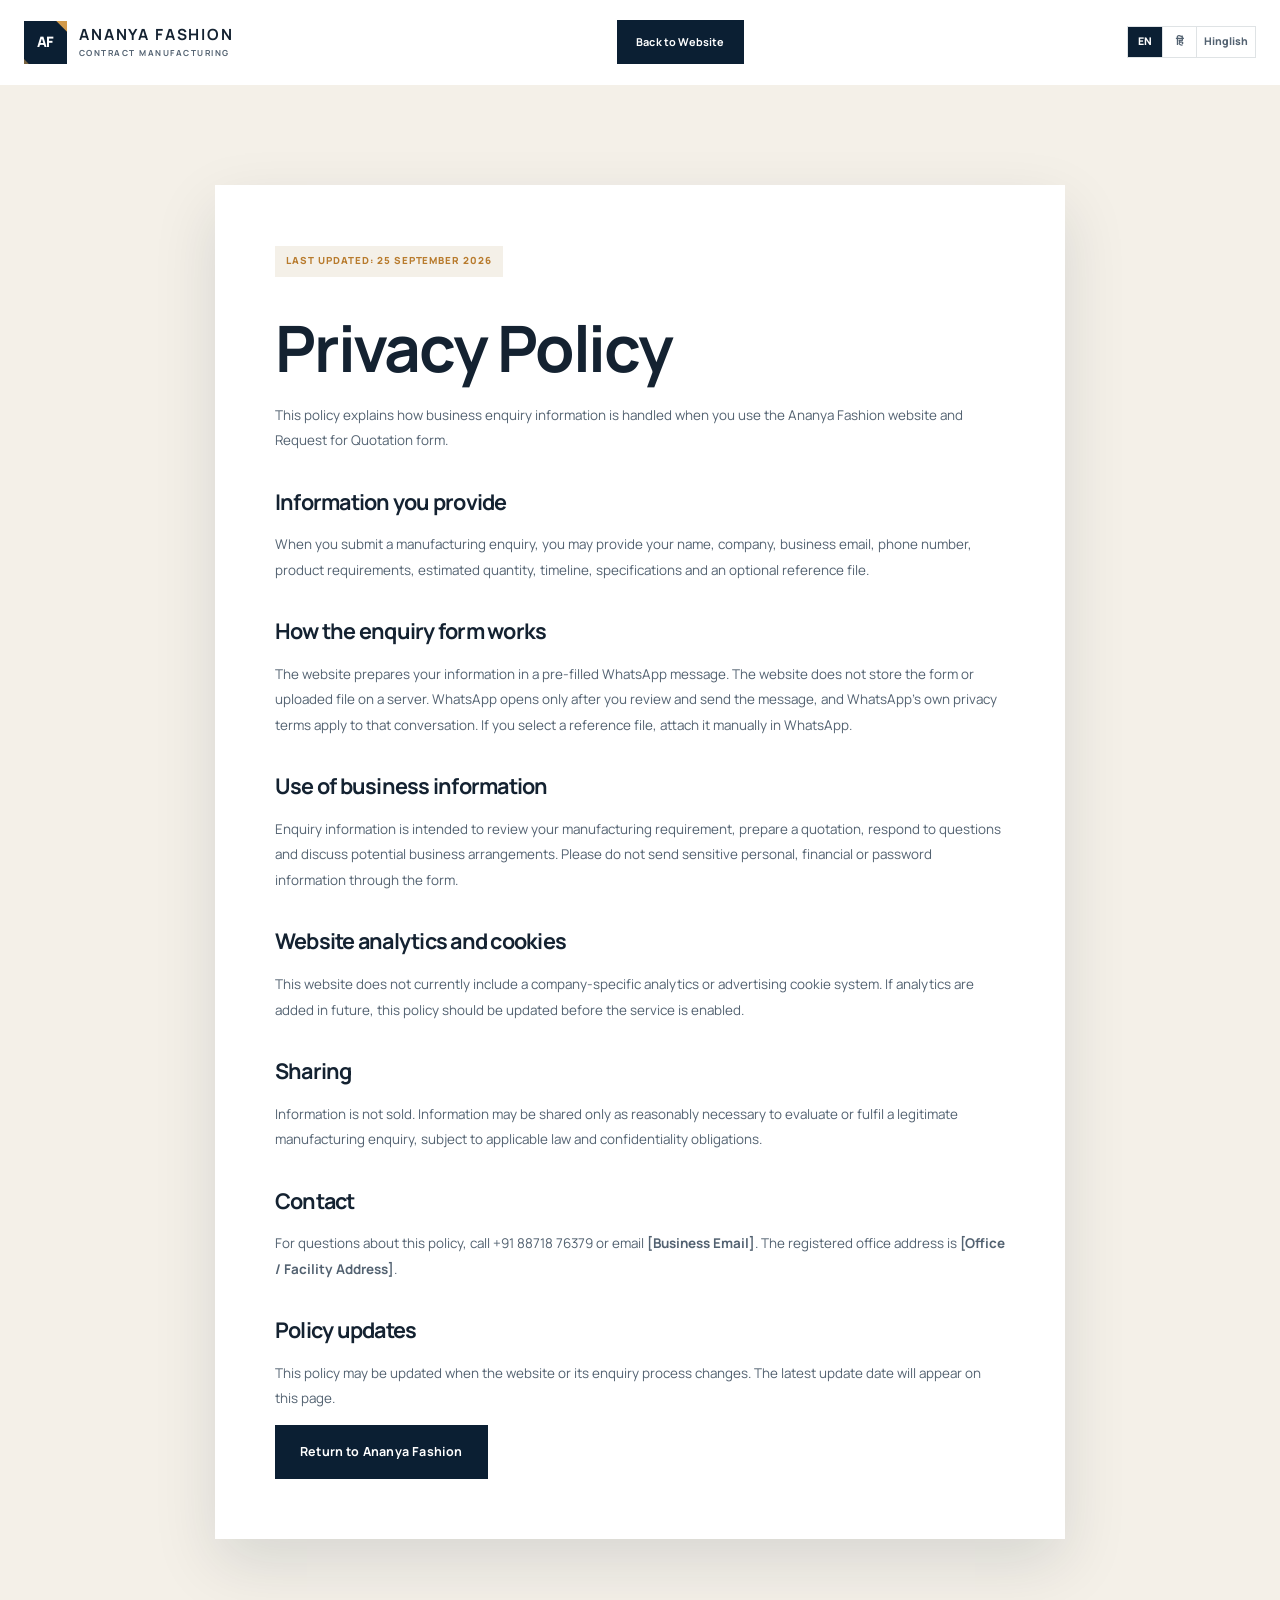
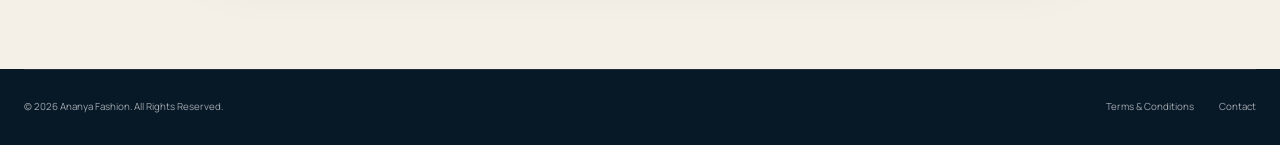
==== commit f71ed0fa: "Add responsive fixes, wholesale and retail supply content, and language switch Responsive: - Fix 3px" ====
--- a/privacy.html
+++ b/privacy.html
@@ -5,6 +5,8 @@
   <meta name="viewport" content="width=device-width, initial-scale=1.0">
   <meta name="theme-color" content="#0b1f33">
   <meta name="description" content="Privacy information for the Ananya Fashion contract manufacturing website.">
+  <link rel="icon" href="favicon.svg" type="image/svg+xml">
+
   <title>Privacy Policy | Ananya Fashion</title>
   <script>document.documentElement.classList.add("js");</script>
   <link rel="preconnect" href="https://fonts.googleapis.com">
@@ -14,35 +16,38 @@
   <script src="script.js" defer></script>
 </head>
 <body>
-  <header class="site-header">
+  <header class="site-header site-header--simple">
     <div class="container header-inner">
       <a class="brand" href="index.html" aria-label="Ananya Fashion home"><span class="brand-mark" aria-hidden="true"><span>AF</span></span><span class="brand-copy"><strong>ANANYA FASHION</strong><small>CONTRACT MANUFACTURING</small></span></a>
       <a class="button button-small" href="index.html">Back to Website</a>
+      <div class="lang-switch" role="group" aria-label="Select language" data-lang-switch>
+        <button class="lang-option active" type="button" data-lang="en" aria-pressed="true"><span lang="en">EN</span></button>
+        <button class="lang-option" type="button" data-lang="hi" aria-pressed="false"><span lang="hi">हिं</span></button>
+        <button class="lang-option" type="button" data-lang="hinglish" aria-pressed="false"><span lang="hi-Latn">Hinglish</span></button>
+      </div>
     </div>
   </header>
   <main>
     <section class="legal-page">
-      <div class="container">
-        <article class="reveal">
-          <span class="legal-updated">Last updated: 25 September 2026</span>
-          <h1>Privacy Policy</h1>
-          <p>This policy explains how business enquiry information is handled when you use the Ananya Fashion website and Request for Quotation form.</p>
-          <h2>Information you provide</h2>
-          <p>When you submit a manufacturing enquiry, you may provide your name, company, business email, phone number, product requirements, estimated quantity, timeline, specifications and an optional reference file.</p>
-          <h2>How the enquiry form works</h2>
-          <p>The website prepares your information in a pre-filled WhatsApp message. The website does not store the form or uploaded file on a server. WhatsApp opens only after you review and send the message, and WhatsApp's own privacy terms apply to that conversation. If you select a reference file, attach it manually in WhatsApp.</p>
-          <h2>Use of business information</h2>
-          <p>Enquiry information is intended to review your manufacturing requirement, prepare a quotation, respond to questions and discuss potential business arrangements. Please do not send sensitive personal, financial or password information through the form.</p>
-          <h2>Website analytics and cookies</h2>
-          <p>This website does not currently include a company-specific analytics or advertising cookie system. If analytics are added in future, this policy should be updated before the service is enabled.</p>
-          <h2>Sharing</h2>
-          <p>Information is not sold. Information may be shared only as reasonably necessary to evaluate or fulfil a legitimate manufacturing enquiry, subject to applicable law and confidentiality obligations.</p>
-          <h2>Contact</h2>
-          <p>For questions about this policy, call <a href="tel:+918871876379">+91 88718 76379</a> or email <strong>[Business Email]</strong>. The registered office address is <strong>[Office / Facility Address]</strong>.</p>
-          <h2>Policy updates</h2>
-          <p>This policy may be updated when the website or its enquiry process changes. The latest update date will appear on this page.</p>
-          <a class="button" href="index.html">Return to Ananya Fashion</a>
-        </article>
+      <div class="container legal-card reveal">
+        <span class="legal-updated">Last updated: 25 September 2026</span>
+        <h1>Privacy Policy</h1>
+        <p>This policy explains how business enquiry information is handled when you use the Ananya Fashion website and Request for Quotation form.</p>
+        <h2>Information you provide</h2>
+        <p>When you submit a manufacturing enquiry, you may provide your name, company, business email, phone number, product requirements, estimated quantity, timeline, specifications and an optional reference file.</p>
+        <h2>How the enquiry form works</h2>
+        <p>The website prepares your information in a pre-filled WhatsApp message. The website does not store the form or uploaded file on a server. WhatsApp opens only after you review and send the message, and WhatsApp's own privacy terms apply to that conversation. If you select a reference file, attach it manually in WhatsApp.</p>
+        <h2>Use of business information</h2>
+        <p>Enquiry information is intended to review your manufacturing requirement, prepare a quotation, respond to questions and discuss potential business arrangements. Please do not send sensitive personal, financial or password information through the form.</p>
+        <h2>Website analytics and cookies</h2>
+        <p>This website does not currently include a company-specific analytics or advertising cookie system. If analytics are added in future, this policy should be updated before the service is enabled.</p>
+        <h2>Sharing</h2>
+        <p>Information is not sold. Information may be shared only as reasonably necessary to evaluate or fulfil a legitimate manufacturing enquiry, subject to applicable law and confidentiality obligations.</p>
+        <h2>Contact</h2>
+        <p>For questions about this policy, call <a href="tel:+918871876379">+91 88718 76379</a> or email <strong>[Business Email]</strong>. The registered office address is <strong>[Office / Facility Address]</strong>.</p>
+        <h2>Policy updates</h2>
+        <p>This policy may be updated when the website or its enquiry process changes. The latest update date will appear on this page.</p>
+        <a class="button" href="index.html">Return to Ananya Fashion</a>
       </div>
     </section>
   </main>
--- a/styles.css
+++ b/styles.css
@@ -36,7 +36,7 @@
   font-size: 16px;
   line-height: 1.7;
   -webkit-font-smoothing: antialiased;
-  overflow-x: hidden;
+  overflow-x: clip;
 }
 
 body.menu-open {
@@ -87,6 +87,7 @@
 h3 {
   line-height: 1.14;
   letter-spacing: -0.035em;
+  overflow-wrap: break-word;
 }
 
 h1 {
@@ -434,6 +435,58 @@
 .text-link-light {
   color: var(--white);
   border-color: rgba(255, 255, 255, 0.35);
+}
+
+.lang-switch {
+  display: flex;
+  flex-shrink: 0;
+  align-items: center;
+  border: 1px solid var(--line);
+}
+
+.lang-option {
+  min-width: 34px;
+  min-height: 30px;
+  padding: 0 7px;
+  color: var(--slate);
+  background: transparent;
+  border: 0;
+  border-left: 1px solid var(--line);
+  font-family: inherit;
+  font-size: 0.66rem;
+  font-weight: 800;
+  cursor: pointer;
+  transition: color 0.2s ease, background 0.2s ease;
+}
+
+.lang-option:first-child {
+  border-left: 0;
+}
+
+.lang-option:hover {
+  color: var(--navy);
+  background: var(--cream);
+}
+
+.lang-option.active {
+  color: var(--white);
+  background: var(--navy);
+}
+
+.lang-option:focus-visible {
+  outline: 2px solid var(--gold);
+  outline-offset: 2px;
+}
+
+.lang-switch-mobile {
+  display: none;
+  margin-top: 14px;
+}
+
+.lang-switch-mobile .lang-option {
+  flex: 1;
+  min-height: 44px;
+  font-size: 0.72rem;
 }
 
 .menu-toggle {
@@ -1155,6 +1208,121 @@
   text-transform: uppercase;
 }
 
+.supply-section {
+  background: var(--cream);
+}
+
+.supply-grid {
+  display: grid;
+  grid-template-columns: repeat(3, minmax(0, 1fr));
+  border-top: 1px solid #d5cbbd;
+  border-left: 1px solid #d5cbbd;
+}
+
+.supply-card {
+  min-height: 285px;
+  padding: 36px 32px;
+  background: var(--white);
+  border-right: 1px solid #d5cbbd;
+  border-bottom: 1px solid #d5cbbd;
+  transition: color 0.25s ease, background 0.25s ease, transform 0.25s ease;
+}
+
+.supply-card:hover {
+  color: var(--white);
+  background: var(--navy);
+  transform: translateY(-5px);
+}
+
+.supply-icon {
+  display: grid;
+  width: 50px;
+  height: 50px;
+  margin-bottom: 48px;
+  color: var(--gold-dark);
+  background: var(--cream);
+  border: 1px solid #ded8cd;
+  place-items: center;
+}
+
+.supply-icon svg {
+  width: 23px;
+  height: 23px;
+}
+
+.supply-card:hover .supply-icon {
+  color: var(--navy);
+  background: var(--gold);
+  border-color: var(--gold);
+}
+
+.supply-card h3 {
+  margin-bottom: 14px;
+}
+
+.supply-card p {
+  margin: 0;
+  color: var(--slate);
+  font-size: 0.79rem;
+  line-height: 1.8;
+}
+
+.supply-card:hover p {
+  color: rgba(255, 255, 255, 0.66);
+}
+
+.sample-note {
+  display: grid;
+  grid-template-columns: auto 1fr auto;
+  align-items: center;
+  gap: 24px;
+  margin-top: 40px;
+  padding: 30px 34px;
+  color: var(--white);
+  background: var(--navy);
+  border-left: 3px solid var(--gold);
+}
+
+.sample-note-icon {
+  display: grid;
+  width: 56px;
+  height: 56px;
+  color: var(--gold);
+  border: 1px solid rgba(210, 154, 74, 0.5);
+  place-items: center;
+}
+
+.sample-note-icon svg {
+  width: 24px;
+  height: 24px;
+}
+
+.sample-note span {
+  display: block;
+  margin-bottom: 4px;
+  color: var(--gold);
+  font-size: 0.57rem;
+  font-weight: 800;
+  letter-spacing: 0.12em;
+  text-transform: uppercase;
+}
+
+.sample-note h3 {
+  margin-bottom: 7px;
+}
+
+.sample-note p {
+  max-width: 760px;
+  margin: 0;
+  color: rgba(255, 255, 255, 0.62);
+  font-size: 0.75rem;
+  line-height: 1.75;
+}
+
+.sample-note .button {
+  white-space: nowrap;
+}
+
 .products-section {
   background: var(--cream);
 }
@@ -1167,7 +1335,7 @@
 }
 
 .filter-button {
-  min-height: 40px;
+  min-height: 44px;
   padding: 0 16px;
   color: var(--slate);
   background: transparent;
@@ -2395,8 +2563,8 @@
   bottom: 90px;
   z-index: 899;
   display: grid;
-  width: 39px;
-  height: 39px;
+  width: 44px;
+  height: 44px;
   padding: 0;
   color: var(--white);
   background: var(--navy);
@@ -2426,29 +2594,29 @@
   transform: translateY(0);
 }
 
-.js .reveal {
+.js.reveal-ready .reveal {
   opacity: 0;
   transform: translateY(24px);
   transition: opacity 0.8s ease, transform 0.8s cubic-bezier(0.22, 1, 0.36, 1);
 }
 
-.js .reveal-delay {
+.js.reveal-ready .reveal-delay {
   transition-delay: 0.12s;
 }
 
-.js .reveal-delay-1 {
+.js.reveal-ready .reveal-delay-1 {
   transition-delay: 0.08s;
 }
 
-.js .reveal-delay-2 {
+.js.reveal-ready .reveal-delay-2 {
   transition-delay: 0.16s;
 }
 
-.js .reveal-delay-3 {
+.js.reveal-ready .reveal-delay-3 {
   transition-delay: 0.24s;
 }
 
-.js .reveal.is-visible {
+.js.reveal-ready .reveal.is-visible {
   opacity: 1;
   transform: translateY(0);
 }
@@ -2611,7 +2779,7 @@
   background: var(--cream);
 }
 
-.legal-page article {
+.legal-card {
   max-width: 850px;
   margin: 0 auto;
   padding: clamp(28px, 5vw, 60px);
@@ -2702,9 +2870,13 @@
     margin-left: auto;
   }
 
+  .header-inner .lang-switch {
+    margin-left: 12px;
+  }
+
   .mobile-panel {
-    position: fixed;
-    top: var(--header-height);
+    position: absolute;
+    top: 100%;
     right: 0;
     left: 0;
     display: block;
@@ -2715,11 +2887,12 @@
     overflow: hidden;
     opacity: 0;
     visibility: hidden;
+    overscroll-behavior: contain;
     transition: max-height 0.4s ease, opacity 0.25s ease, visibility 0.25s ease, padding 0.4s ease;
   }
 
   body.menu-open .mobile-panel {
-    max-height: calc(100vh - var(--header-height));
+    max-height: calc(100dvh - var(--header-height));
     padding-top: 18px;
     padding-bottom: 28px;
     overflow-y: auto;
@@ -2806,6 +2979,18 @@
 
   .header-cta {
     display: none;
+  }
+
+  .header-inner .lang-switch {
+    display: none;
+  }
+
+  .site-header--simple .header-inner .lang-switch {
+    display: flex;
+  }
+
+  .lang-switch-mobile {
+    display: flex;
   }
 
   .topbar p {
@@ -2945,6 +3130,61 @@
   .product-page-image img {
     height: 620px;
   }
+
+  .form-grid input,
+  .form-grid select,
+  .form-grid textarea {
+    font-size: 1rem;
+  }
+
+  .capabilities-badge,
+  .about-owner-card {
+    right: 0;
+  }
+
+  .capabilities-visual::before,
+  .about-visual::after,
+  .product-page-image::before {
+    right: 0;
+  }
+
+  .quality-visual::before {
+    left: 0;
+  }
+
+  .breadcrumbs {
+    flex-wrap: wrap;
+  }
+
+  .supply-grid {
+    grid-template-columns: 1fr;
+  }
+
+  .supply-card {
+    min-height: auto;
+  }
+
+  .supply-icon {
+    margin-bottom: 32px;
+  }
+
+  .sample-note {
+    grid-template-columns: auto 1fr;
+  }
+
+  .sample-note .button {
+    grid-column: 1 / -1;
+  }
+}
+
+@media (max-width: 760px) {
+  .footer-main {
+    grid-template-columns: repeat(2, minmax(0, 1fr));
+  }
+
+  .footer-brand {
+    grid-column: 1 / -1;
+  }
 }
 
 @media (max-width: 640px) {
@@ -2960,12 +3200,31 @@
     padding-block: 80px;
   }
 
+  .header-inner {
+    gap: 14px;
+  }
+
+  .site-header--simple .header-inner {
+    flex-wrap: wrap;
+    gap: 12px;
+    padding: 14px 0;
+  }
+
+  .site-header--simple .header-inner .lang-switch {
+    margin-left: auto;
+  }
+
+  .brand {
+    flex: 0 1 auto;
+    min-width: 0;
+  }
+
   .brand-copy strong {
     font-size: 0.84rem;
   }
 
   .brand-copy small {
-    font-size: 0.47rem;
+    display: none;
   }
 
   .brand-mark {
@@ -2978,7 +3237,7 @@
   }
 
   .hero h1 {
-    font-size: clamp(2.75rem, 13vw, 4.1rem);
+    font-size: clamp(1.95rem, 8.5vw, 3.25rem);
   }
 
   .hero-text {
@@ -3023,9 +3282,11 @@
 
   .category-ribbon-inner {
     justify-content: flex-start;
+    padding-inline-end: 15px;
     overflow-x: auto;
     white-space: nowrap;
     scrollbar-width: none;
+    mask-image: linear-gradient(to right, #000 88%, transparent);
   }
 
   .category-ribbon-inner::-webkit-scrollbar {
@@ -3033,7 +3294,7 @@
   }
 
   h2 {
-    font-size: clamp(2.1rem, 10vw, 3rem);
+    font-size: clamp(1.65rem, 7.2vw, 2.45rem);
   }
 
   .feature-grid,
@@ -3054,6 +3315,7 @@
     min-height: 260px;
     border-right: 1px solid #cfc8bb;
     border-bottom: 1px solid #cfc8bb;
+    border-left: 1px solid #cfc8bb;
   }
 
   .feature-icon {
@@ -3091,6 +3353,7 @@
     padding-right: 15px;
     overflow-x: auto;
     scrollbar-width: none;
+    mask-image: linear-gradient(to right, #000 88%, transparent);
   }
 
   .product-toolbar::-webkit-scrollbar {
@@ -3111,6 +3374,16 @@
     width: 100%;
   }
 
+  .sample-note {
+    grid-template-columns: 1fr;
+    padding: 26px;
+  }
+
+  .sample-note .button {
+    grid-column: auto;
+    width: 100%;
+  }
+
   .capabilities-visual {
     min-height: 490px;
   }
@@ -3121,7 +3394,7 @@
   }
 
   .capabilities-badge {
-    right: -8px;
+    right: 0;
     width: calc(100% - 20px);
   }
 
@@ -3140,9 +3413,9 @@
 
   .quality-visual::before {
     top: -14px;
-    right: 14px;
+    right: 0;
     bottom: 14px;
-    left: -14px;
+    left: 0;
   }
 
   .quality-image-label {
@@ -3169,7 +3442,7 @@
   }
 
   .about-owner-card {
-    right: -6px;
+    right: 0;
     width: calc(100% - 20px);
   }
 
@@ -3195,6 +3468,42 @@
   .rfq-form {
     margin-inline: -5px;
     padding: 25px 18px;
+  }
+
+.optional-label {
+  margin-left: auto;
+  padding: 2px 7px;
+  color: var(--slate);
+  background: var(--cream);
+  border: 1px solid var(--line);
+  font-size: 0.5rem;
+  font-weight: 800;
+  letter-spacing: 0.08em;
+  text-transform: uppercase;
+}
+
+.form-grid label {
+    font-size: 0.75rem;
+  }
+
+  .consent {
+    font-size: 0.75rem;
+  }
+
+  .form-privacy {
+    font-size: 0.7rem;
+  }
+
+  .footer-column a,
+  .footer-column span,
+  .footer-bottom a {
+    font-size: 0.72rem;
+  }
+
+  .footer-column a,
+  .footer-bottom a {
+    display: inline-block;
+    padding-block: 6px;
   }
 
   .footer-main {
@@ -3246,7 +3555,7 @@
   }
 
   .product-page-copy h1 {
-    font-size: clamp(2.6rem, 13vw, 4rem);
+    font-size: clamp(1.95rem, 8.5vw, 3rem);
   }
 
   .product-page-actions {
@@ -3260,6 +3569,92 @@
 
   .legal-page {
     padding: 70px 0 90px;
+  }
+
+  .legal-page h1 {
+    font-size: clamp(1.9rem, 8vw, 2.6rem);
+  }
+}
+
+@media (max-width: 420px) {
+  .container {
+    width: min(calc(100% - 24px), var(--container));
+  }
+
+  .product-toolbar {
+    margin-right: -12px;
+    padding-right: 12px;
+  }
+
+  .hero h1 {
+    font-size: clamp(1.8rem, 8.4vw, 2.4rem);
+  }
+
+  h2 {
+    font-size: clamp(1.5rem, 7vw, 2.1rem);
+  }
+
+  .hero-visual {
+    min-height: 410px;
+  }
+
+  .hero-image-wrap {
+    width: 100%;
+    height: 370px;
+  }
+
+  .hero-material-card {
+    width: 58%;
+  }
+
+  .hero-material-card img {
+    height: 84px;
+  }
+
+  .capabilities-visual {
+    min-height: 430px;
+  }
+
+  .quality-visual {
+    min-height: 400px;
+  }
+
+  .about-visual {
+    min-height: 460px;
+  }
+
+  .about-visual img {
+    height: 410px;
+  }
+
+  .button {
+    min-height: 52px;
+  }
+
+  .rfq-form {
+    margin-inline: 0;
+    padding: 22px 15px;
+  }
+
+  .form-heading h3 {
+    font-size: 1.4rem;
+  }
+
+  .footer-main {
+    grid-template-columns: 1fr;
+  }
+
+  .product-page-image img {
+    height: 390px;
+  }
+
+  .product-page-copy h1,
+  .legal-page h1 {
+    font-size: clamp(1.75rem, 8.2vw, 2.3rem);
+  }
+
+  .product-page-highlights {
+    grid-template-columns: 1fr;
   }
 }
 
@@ -3277,7 +3672,7 @@
     transition-duration: 0.01ms !important;
   }
 
-  .reveal {
+  .js.reveal-ready .reveal {
     opacity: 1;
     transform: none;
   }
